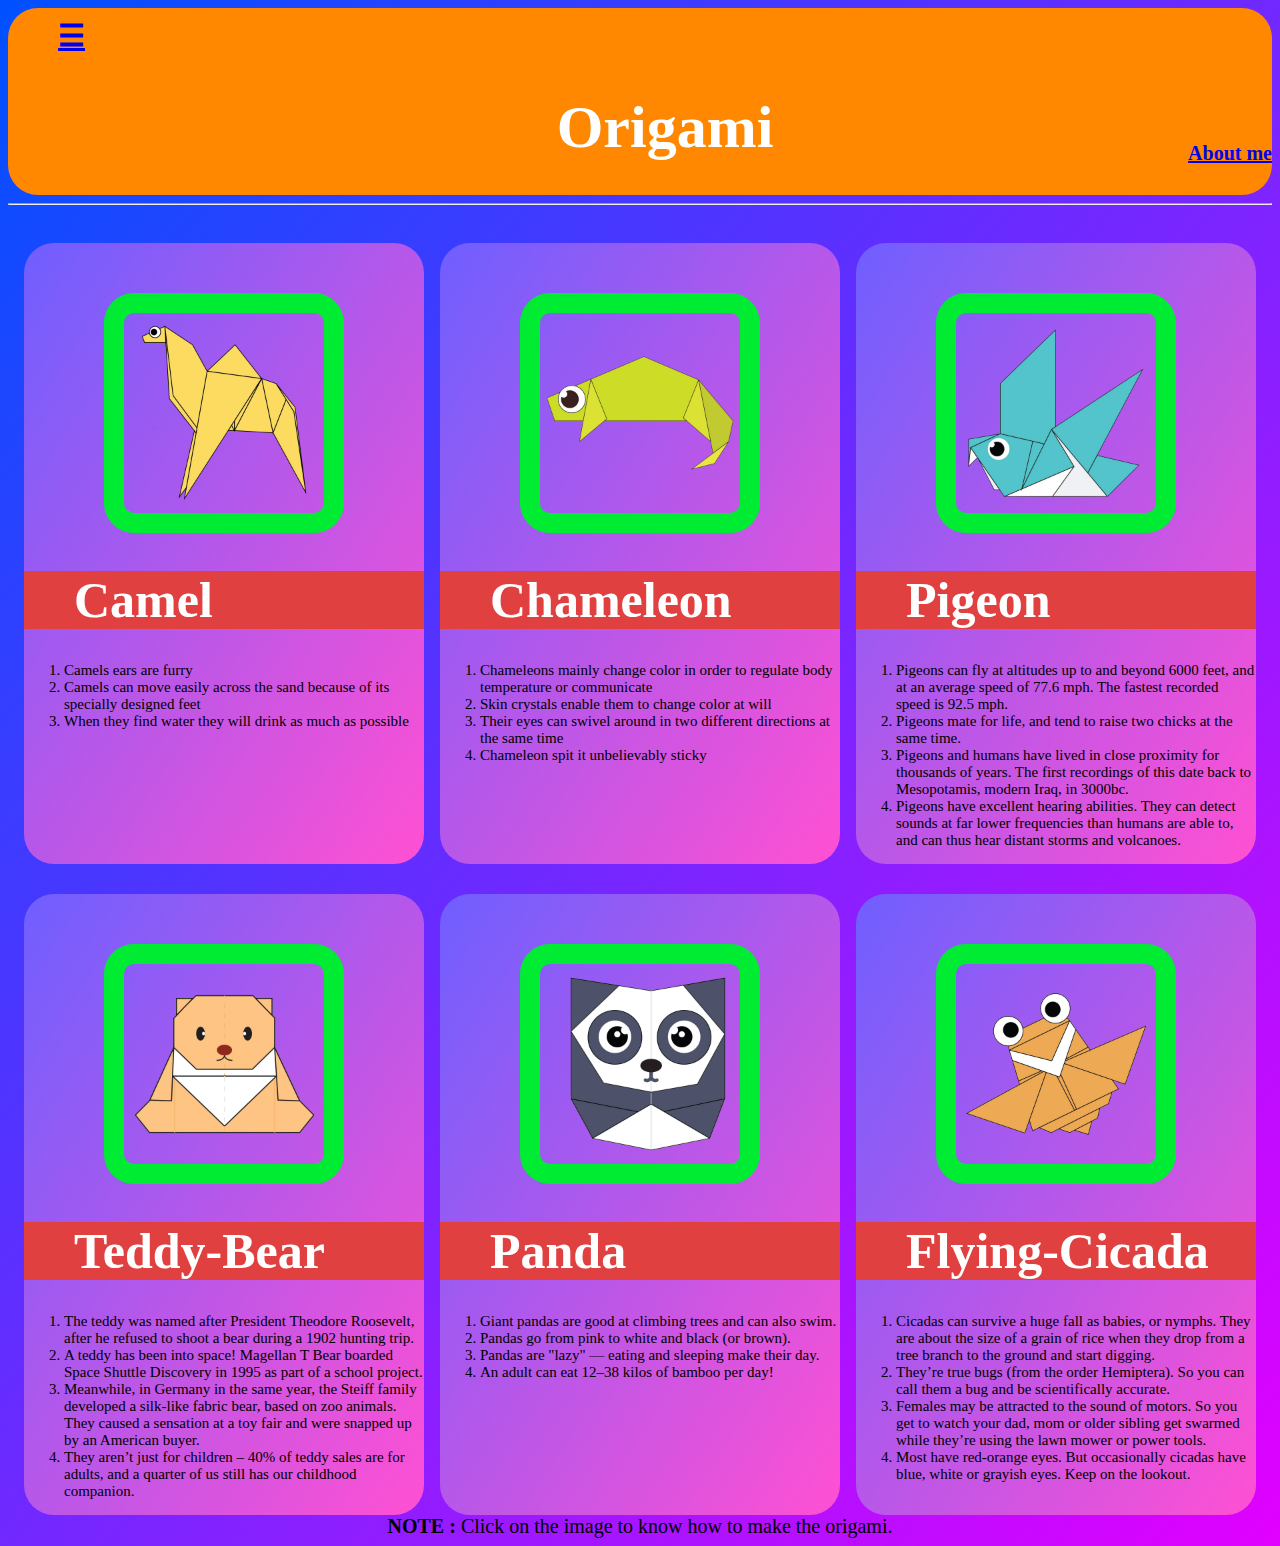
==== index.html @ ba82f9d3 "Add files via upload" ====
<!DOCTYPE html>
<html>

    <head>
        <title> Origami </title>

        <link rel="stylesheet"
              type="text/css"
              href="style.css">
    </head>

    <body>
        <div class="header">
            <div class="hamburger"><a href ="#">☰</a></div>
            <h1>Origami</h1>
            <p><a href="#">About me</a></p>
        </div>
        <hr>
        <div class="grid">
        <div class="group">
        <a href="https://origami.me/camel/"><img src="images/camel.png" width = "200px" height = "200px"  ></a>
        <div class = "topping"><h1>Camel</h1></div>

            <div class="content">
                <ol>
                    <li> Camels ears are furry</li>
                    <li> Camels can move easily across the sand because of its specially designed feet</li>
                    <li> When they find water they will drink as much as possible</li>
                </ol>
            </div>
        </div>

        <div class="group">
        <a href="https://origami.me/chameleon/"><img src="images/chameleon.png" width = "200px" height = "200px"></a>
        <div class = "topping"><h1>Chameleon</h1></div>

            <div class="content">
                <ol>
                    <li> Chameleons mainly change color in order to regulate body temperature or communicate</li>
                    <li> Skin crystals enable them to change color at will</li>
                    <li> Their eyes can swivel around in two different directions at the same time </li>
                    <li> Chameleon spit it unbelievably sticky </li>
                </ol>
            </div>
        </div>    
        
        <div class="group">
        <a href="https://origami.me/pigeon/"><img src="images/pigeon.png" width = "200px" height = "200px"></a>
        <div class = "topping"><h1>Pigeon</h1></div>

            <div class="content">
                <ol>
                    <li>Pigeons can fly at altitudes up to and beyond 6000 feet, and at an average speed of 77.6 mph. The fastest recorded speed is 92.5 mph.</li>
                    <li>Pigeons mate for life, and tend to raise two chicks at the same time.</li>
                    <li>Pigeons and humans have lived in close proximity for thousands of years. The first recordings of this date back to Mesopotamis, modern Iraq, in 3000bc.</li>
                    <li>Pigeons have excellent hearing abilities. They can detect sounds at far lower frequencies than humans are able to, and can thus hear distant storms and volcanoes.</li>
                </ol>
            </div>
        </div>
             
        <div class="group">
        <a href="https://origami.me/teddy-bear/"><img src="images/teddy.png" width = "200px" height = "200px"></a>
        <div class = "topping"><h1>Teddy-Bear</h1></div>

            <div class="content">
                <ol>
                    <li>The teddy was named after President Theodore Roosevelt, after he refused to shoot a bear during a 1902 hunting trip.</li>
                    <li>A teddy has been into space! Magellan T Bear boarded Space Shuttle Discovery in 1995 as part of a school project.</li>
                    <li>Meanwhile, in Germany in the same year, the Steiff family developed a silk-like fabric bear, based on zoo animals. They caused a sensation at a toy fair and were snapped up by an American buyer.</li>
                    <li>They aren’t just for children – 40% of teddy sales are for adults, and a quarter of us still has our childhood companion.</li>
                </ol>
            </div>
        </div>

        <div class="group">
        <a href="https://origami.me/panda/"><img src="images/panda.png" width = "200px" height = "200px"></a>
        <div class = "topping"><h1>Panda</h1></div>

            <div class="content">
                <ol>
                    <li>Giant pandas are good at climbing trees and can also swim.</li>
                    <li>Pandas go from pink to white and black (or brown).</li>
                    <li>Pandas are "lazy" — eating and sleeping make their day.</li>
                    <li>An adult can eat 12–38 kilos of bamboo per day!</li>
                </ol>
            </div>
        </div>

        <div class="group">
        <a href="https://origami.me/flying-cicada/"><img src="images/cicada.png" width = "200px" height = "200px"></a>
        <div class = "topping"><h1>Flying-Cicada</h1></div>

            <div class="content">
                <ol>
                    <li>Cicadas can survive a huge fall as babies, or nymphs. They are about the size of a grain of rice when they drop from a tree branch to the ground and start digging.</li>
                    <li>They’re true bugs (from the order Hemiptera). So you can call them a bug and be scientifically accurate.</li>
                    <li>Females may be attracted to the sound of motors. So you get to watch your dad, mom or older sibling get swarmed while they’re using the lawn mower or power tools.</li>
                    <li>Most have red-orange eyes. But occasionally cicadas have blue, white or grayish eyes. Keep on the lookout.</li>
                </ol>
            </div>
        </div>
        
    </div>
    <div class = "note">
        <li><b>NOTE :</b> Click on the image to know how to make the origami.</li>
    </div>

    <div id="grad1"></div>
    </body>

</html>
---- style.css ----
img{
    border: solid;
    border-color: rgb(0, 236, 51);
    border-width: 20px;
    border-radius: 30px;

    margin-left: 80px;
    margin-top: 50px;
}

body{
    height: initial;
    width: initial;
    background-image: linear-gradient(to bottom right, rgb(0, 81, 255), rgb(225, 0, 255));}

.header{
    color: #ffffff;
    background-color: #ff8800;
    border-radius: 30px;

    padding-left: 50px;
    padding-top: 10px;
    padding-bottom: 10px;

    text-align: center;

    font-family: "Agency FB";
    font-weight: bold;
    font-size: 30px;
}

.header h1{
    margin-bottom: 80px;
}

.header p{
    margin-top: -100px;
    font-size: 20px;
    text-align: end;
}

.hamburger{
    text-align :left ;
}

.info{
    color: #ffffff;
    background-color: rgb(255, 145, 0);

    font-family: "Agency FB";
    font-weight: bold;
    font-size: 50px;
}

.content{
    font-family: "Comic Sans MS";
    font-size: 15px;

    width:400px;
}

.topping{
    color: rgb(255, 255, 255);
    background-color: rgb(224, 64, 64);

    font-family: "Agency FB";
    font-weight: bold;
    font-size: 25px;
    padding-left: 50px;
}

.grid{
    display: flex;
    flex-wrap: wrap;
    justify-content :space-evenly;
}

.group{
    background-image: linear-gradient(to bottom right, rgb(111, 95, 255), rgb(255, 80, 211));
    border-radius: 30px;
    margin-top: 30px;

}

.note{
    text-align: center;
    font-family: "Comic Sans MS";
    font-size: 20px;
}

.group:hover{
    transform : scale(1.05);
}
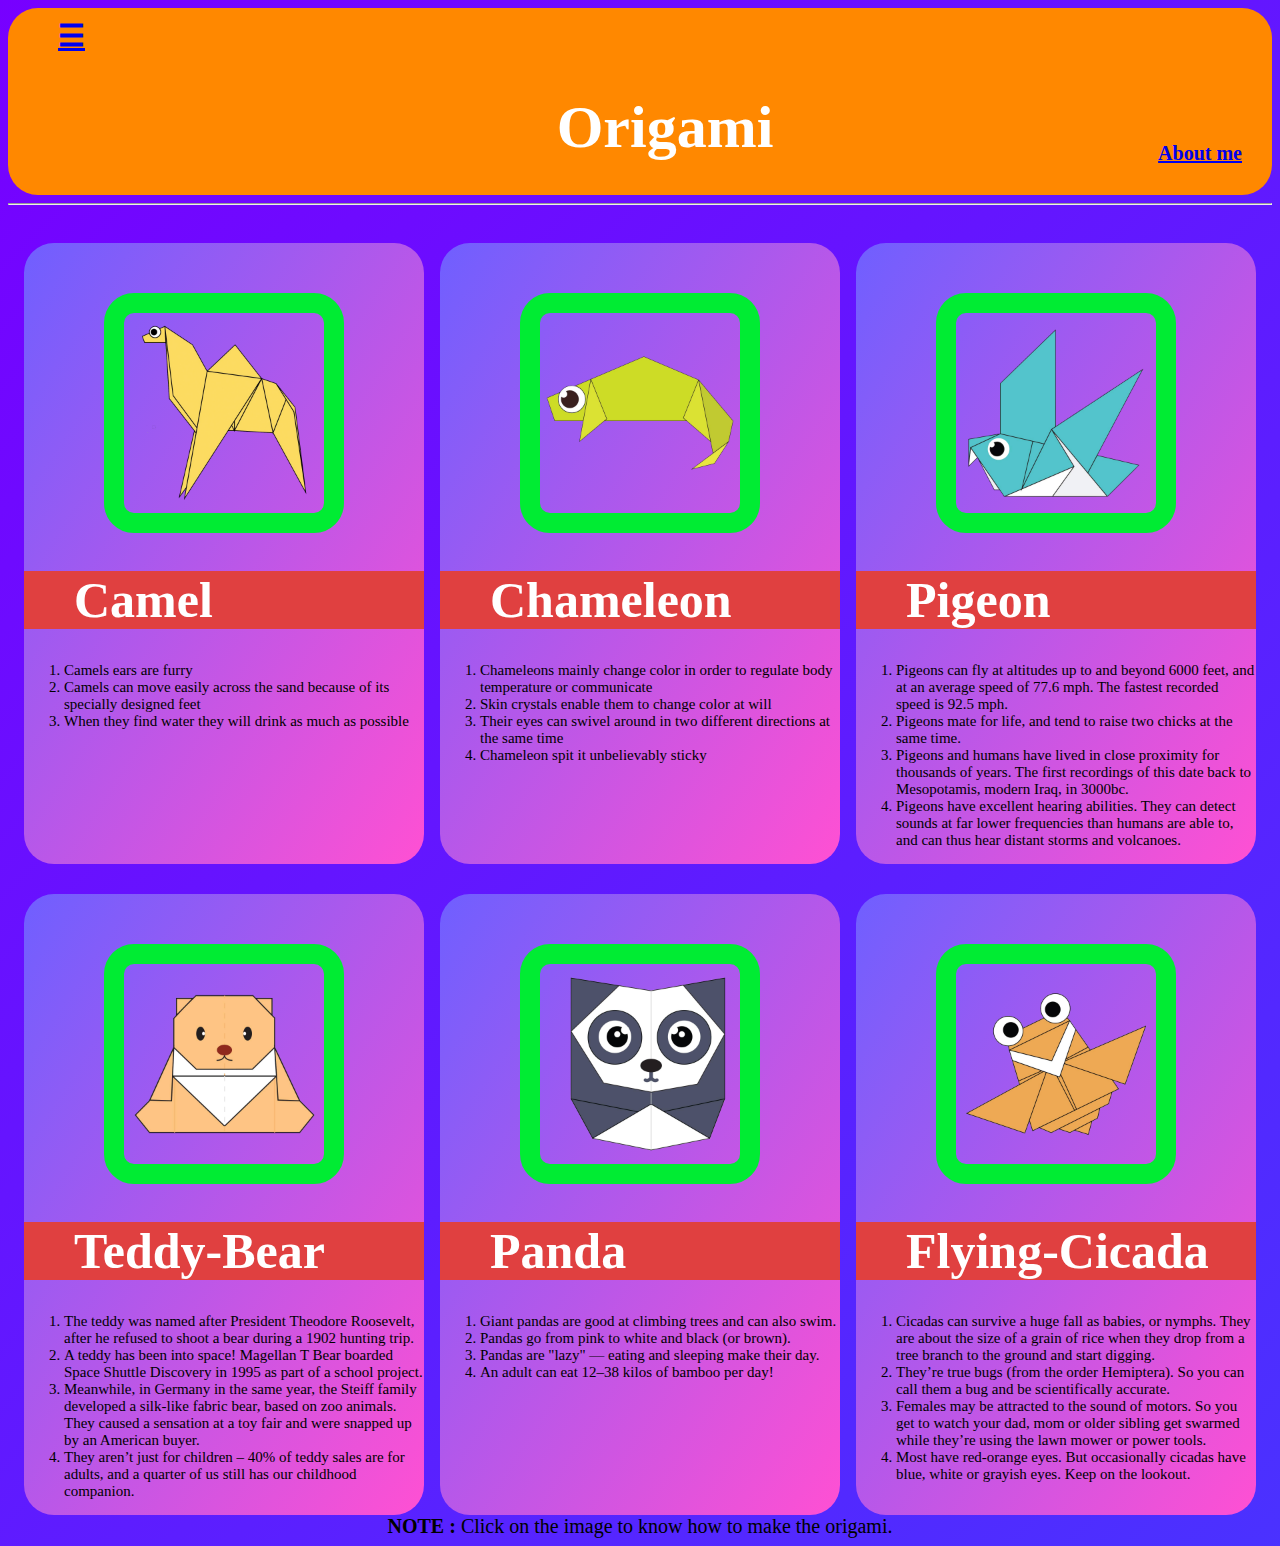
==== commit 721e4888: "Add files via upload" ====
--- a/index.html
+++ b/index.html
@@ -13,8 +13,9 @@
         <div class="header">
             <div class="hamburger"><a href ="#">☰</a></div>
             <h1>Origami</h1>
-            <p><a href="#">About me</a></p>
+            <p><a href="AboutMe.html" target="_blank">About me</a></p>
         </div>
+
         <hr>
         <div class="grid">
         <div class="group">
--- a/style.css
+++ b/style.css
@@ -11,7 +11,24 @@
 body{
     height: initial;
     width: initial;
-    background-image: linear-gradient(to bottom right, rgb(0, 81, 255), rgb(225, 0, 255));}
+    background-image: linear-gradient(-45deg, rgb(41, 238, 117), rgb(47, 204, 231), rgb(0, 132, 255), rgb(119, 0, 255));
+    background-size: 800% 800%;
+    animation: gradient 45s ease infinite;
+}
+
+@keyframes gradient {
+    0%{
+        background-position: 0% 0%;
+    }
+
+    50%{
+        background-position: 0% 50%;
+    }
+
+    100%{
+        background-position: 0% 0%;
+    }
+}
 
 .header{
     color: #ffffff;
@@ -35,6 +52,7 @@
 
 .header p{
     margin-top: -100px;
+    margin-right: 30px;
     font-size: 20px;
     text-align: end;
 }
